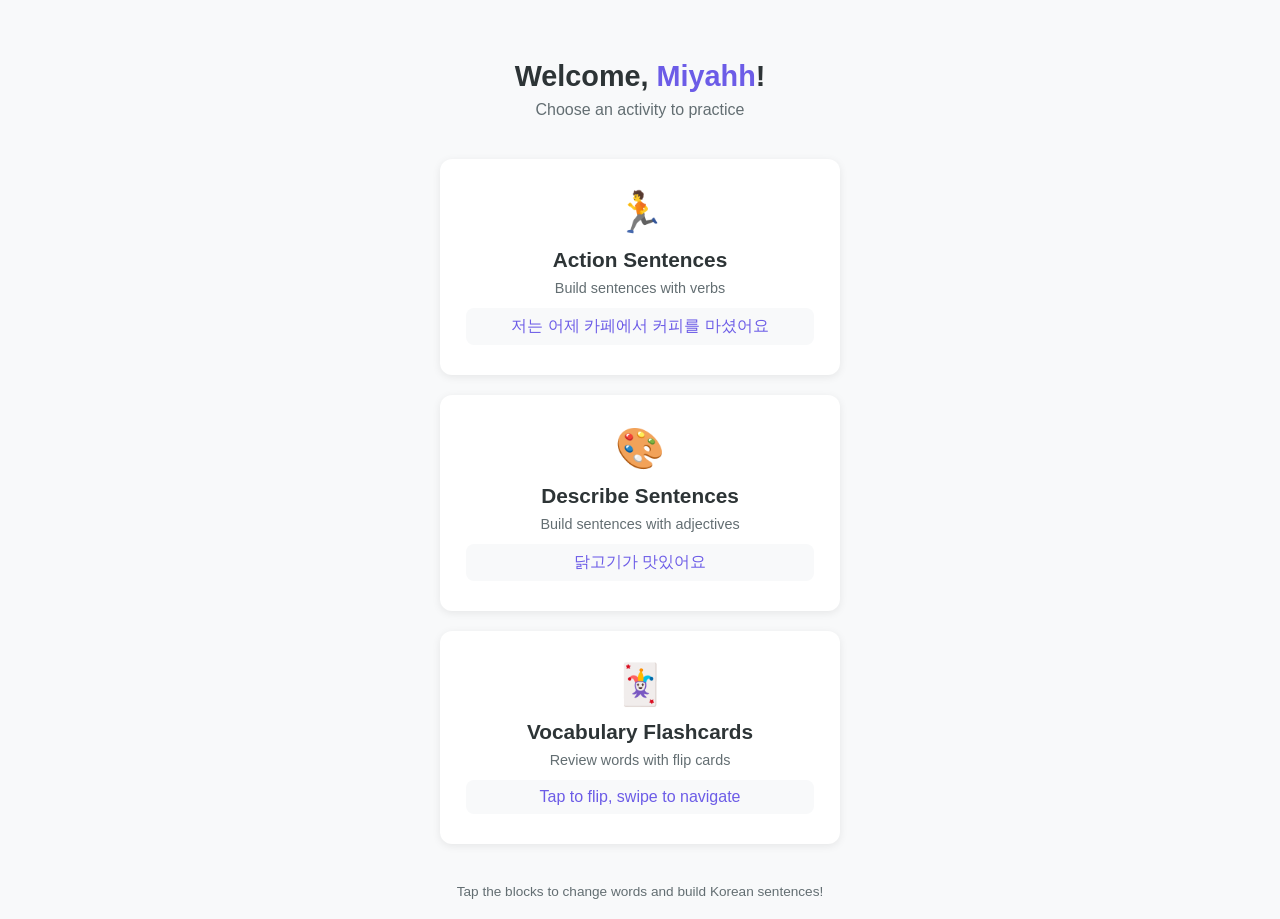
==== index.html @ 11e0fd6a "Initial setup: Korean Practice app for Miyahh Personalized Korean sentence builder, describe builder" ====
<!DOCTYPE html>
<html lang="en">
<head>
  <meta charset="UTF-8">
  <meta name="viewport" content="width=device-width, initial-scale=1.0">
  <title>Korean Practice — Miyahh</title>
  <link rel="stylesheet" href="css/styles.css">
</head>
<body>
  <div class="container index-page">
    <header class="app-header">
      <h1>Welcome, <span class="student-name">Miyahh</span>!</h1>
      <p class="subtitle">Choose an activity to practice</p>
    </header>

    <div class="pattern-cards">
      <a href="action.html" class="pattern-card card-action">
        <span class="card-icon">🏃</span>
        <h2>Action Sentences</h2>
        <p class="card-desc">Build sentences with verbs</p>
        <p class="card-example">저는 어제 카페에서 커피를 마셨어요</p>
      </a>

      <a href="describe.html" class="pattern-card card-describe">
        <span class="card-icon">🎨</span>
        <h2>Describe Sentences</h2>
        <p class="card-desc">Build sentences with adjectives</p>
        <p class="card-example">닭고기가 맛있어요</p>
      </a>

      <a href="flashcards.html" class="pattern-card card-flashcard">
        <span class="card-icon">🃏</span>
        <h2>Vocabulary Flashcards</h2>
        <p class="card-desc">Review words with flip cards</p>
        <p class="card-example">Tap to flip, swipe to navigate</p>
      </a>
    </div>

    <footer class="app-footer">
      <p>Tap the blocks to change words and build Korean sentences!</p>
    </footer>
  </div>
  <script src="js/common.js"></script>
</body>
</html>
---- css/styles.css ----
/* === Korean Practice — Sentence Builder === */

:root {
  --primary: #6C5CE7;
  --primary-light: #A29BFE;
  --accent: #00B894;
  --bg: #F8F9FA;
  --card-bg: #FFFFFF;
  --text: #2D3436;
  --text-light: #636E72;
  --border: #DFE6E9;
  --shadow: 0 2px 8px rgba(0,0,0,0.08);
  --radius: 12px;

  --block-subject: #6C5CE7;
  --block-time: #FDCB6E;
  --block-place: #00B894;
  --block-object: #E17055;
  --block-verb: #0984E3;
  --block-adverb: #E84393;
  --block-adjective: #00CEC9;
}

* { box-sizing: border-box; margin: 0; padding: 0; }

body {
  font-family: -apple-system, BlinkMacSystemFont, 'Segoe UI', sans-serif;
  background: var(--bg);
  color: var(--text);
  min-height: 100vh;
}

.container {
  max-width: 700px;
  margin: 0 auto;
  padding: 20px;
}

/* --- Index Page --- */
.index-page { text-align: center; padding-top: 60px; }

.app-header h1 {
  font-size: 1.8rem;
  margin-bottom: 8px;
}

.student-name { color: var(--primary); }

.subtitle {
  color: var(--text-light);
  font-size: 1rem;
  margin-bottom: 40px;
}

.pattern-cards {
  display: flex;
  flex-direction: column;
  gap: 20px;
  max-width: 400px;
  margin: 0 auto;
}

.pattern-card {
  display: block;
  background: var(--card-bg);
  border-radius: var(--radius);
  padding: 28px 24px;
  text-decoration: none;
  color: var(--text);
  box-shadow: var(--shadow);
  border: 2px solid transparent;
  transition: transform 0.15s, border-color 0.15s;
}

.pattern-card:hover {
  transform: translateY(-2px);
  border-color: var(--primary-light);
}

.card-icon { font-size: 2.5rem; display: block; margin-bottom: 12px; }

.pattern-card h2 { font-size: 1.3rem; margin-bottom: 8px; }

.card-desc { color: var(--text-light); font-size: 0.9rem; margin-bottom: 12px; }

.card-example {
  background: var(--bg);
  padding: 8px 14px;
  border-radius: 8px;
  font-size: 1rem;
  color: var(--primary);
}

.app-footer {
  margin-top: 40px;
  color: var(--text-light);
  font-size: 0.85rem;
}

/* --- Builder Pages --- */
.page-header {
  display: flex;
  align-items: center;
  gap: 16px;
  margin-bottom: 16px;
}

.page-header h1 { font-size: 1.4rem; }

.back-btn {
  text-decoration: none;
  color: var(--primary);
  font-weight: 600;
  font-size: 0.95rem;
}

.instruction {
  color: var(--text-light);
  font-size: 0.9rem;
  margin-bottom: 24px;
  text-align: center;
}

/* --- Sentence Blocks --- */
.sentence-area {
  background: var(--card-bg);
  border-radius: var(--radius);
  padding: 24px 16px;
  box-shadow: var(--shadow);
  margin-bottom: 20px;
}

.block-row {
  display: flex;
  gap: 8px;
  flex-wrap: wrap;
  justify-content: center;
}

.block {
  flex: 1;
  min-width: 80px;
  max-width: 140px;
  padding: 14px 8px;
  border-radius: 10px;
  text-align: center;
  cursor: pointer;
  user-select: none;
  transition: transform 0.12s, box-shadow 0.12s;
  border: 2px solid transparent;
}

.block:active { transform: scale(0.95); }

.block:hover {
  box-shadow: 0 4px 12px rgba(0,0,0,0.15);
}

.block[data-slot="subject"] { background: var(--block-subject); color: #fff; }
.block[data-slot="time"] { background: var(--block-time); color: var(--text); }
.block[data-slot="place"] { background: var(--block-place); color: #fff; }
.block[data-slot="object"] { background: var(--block-object); color: #fff; }
.block[data-slot="verb"] { background: var(--block-verb); color: #fff; }
.block[data-slot="adverb"] { background: var(--block-adverb); color: #fff; }
.block[data-slot="adjective"] { background: var(--block-adjective); color: #fff; }

.block-kr {
  display: block;
  font-size: 1.2rem;
  font-weight: 700;
  margin-bottom: 4px;
}

.block-rom {
  display: block;
  font-size: 0.65rem;
  opacity: 0.85;
  margin-bottom: 2px;
  text-transform: uppercase;
  letter-spacing: 0.5px;
}

.block-en {
  display: block;
  font-size: 0.7rem;
  opacity: 0.8;
}

.block.pulse {
  animation: pulse 0.3s ease;
}

@keyframes pulse {
  0% { transform: scale(1); }
  50% { transform: scale(1.08); }
  100% { transform: scale(1); }
}

/* --- Result Area --- */
.result-area {
  text-align: center;
  padding: 20px;
  background: var(--card-bg);
  border-radius: var(--radius);
  box-shadow: var(--shadow);
  margin-bottom: 16px;
}

.full-sentence {
  font-size: 1.5rem;
  font-weight: 700;
  margin-bottom: 8px;
  color: var(--text);
  min-height: 2rem;
}

.translation {
  font-size: 0.95rem;
  color: var(--text-light);
  margin-bottom: 16px;
  min-height: 1.4rem;
}

.tts-btn-large {
  background: var(--primary);
  color: #fff;
  border: none;
  padding: 10px 24px;
  border-radius: 8px;
  font-size: 1rem;
  cursor: pointer;
  transition: background 0.15s;
}

.tts-btn-large:hover { background: var(--primary-light); }
.tts-btn-large:active { transform: scale(0.97); }

/* --- Slot Labels --- */
.slot-labels {
  display: flex;
  justify-content: center;
  gap: 8px;
  flex-wrap: wrap;
}

.slot-labels span {
  flex: 1;
  min-width: 80px;
  max-width: 140px;
  text-align: center;
  font-size: 0.7rem;
  color: var(--text-light);
  text-transform: uppercase;
  letter-spacing: 0.5px;
}

/* --- Element Toggle Buttons (Action Builder) --- */
.element-toggles {
  display: flex;
  gap: 8px;
  justify-content: center;
  margin-bottom: 16px;
  flex-wrap: wrap;
}

.element-toggle {
  background: var(--bg-card);
  color: var(--text-light);
  border: 2px solid var(--text-light);
  padding: 6px 16px;
  border-radius: 20px;
  font-size: 0.82rem;
  font-weight: 600;
  cursor: pointer;
  transition: all 0.2s;
}

.element-toggle:hover {
  background: rgba(107, 114, 128, 0.1);
}

.element-toggle.active {
  background: var(--primary);
  color: #fff;
  border-color: var(--primary);
}

.element-toggle:disabled {
  opacity: 0.4;
  cursor: not-allowed;
}

/* --- Adverb Toggle --- */
.adverb-toggle {
  text-align: center;
  margin-bottom: 16px;
}

.btn-adverb {
  background: var(--block-adverb);
  color: #fff;
  border: none;
  padding: 8px 20px;
  border-radius: 8px;
  font-size: 0.9rem;
  cursor: pointer;
  transition: opacity 0.15s;
}

.btn-adverb:hover { opacity: 0.85; }
.btn-adverb.active { background: var(--text-light); }

/* --- Romanization Toggle --- */
.rom-toggle {
  text-align: center;
  margin-bottom: 16px;
}

.btn-rom {
  background: var(--card-bg);
  color: var(--text);
  border: 2px solid var(--border);
  padding: 6px 16px;
  border-radius: 8px;
  font-size: 0.85rem;
  cursor: pointer;
  transition: border-color 0.15s, background 0.15s;
}

.btn-rom:hover { border-color: var(--primary-light); }
.btn-rom.active { background: var(--primary); color: #fff; border-color: var(--primary); }

body.hide-rom .block-rom { display: none !important; }
body.hide-rom .card-romanization { display: none !important; }
body.hide-en .block-en { display: none !important; }
body.hide-en .card-english { display: none !important; }
/* BUG FIX: Also hide the sentence translation when English is hidden */
body.hide-en .translation { display: none !important; }

/* --- Flashcard Page --- */
.category-tabs {
  display: flex;
  gap: 6px;
  flex-wrap: wrap;
  justify-content: center;
  margin-bottom: 20px;
}

.cat-tab {
  background: var(--card-bg);
  border: 2px solid var(--border);
  padding: 6px 14px;
  border-radius: 20px;
  font-size: 0.75rem;
  cursor: pointer;
  transition: all 0.15s;
}

.cat-tab:hover { border-color: var(--primary-light); }
.cat-tab.active { background: var(--primary); color: #fff; border-color: var(--primary); }

.flashcard-area {
  display: flex;
  justify-content: center;
  margin-bottom: 20px;
  perspective: 1000px;
}

.flashcard {
  width: 300px;
  height: 200px;
  cursor: pointer;
  perspective: 1000px;
}

.flashcard-inner {
  width: 100%;
  height: 100%;
  position: relative;
  transition: transform 0.5s;
  transform-style: preserve-3d;
}

/* BUG FIX: Instant reset class disables flip animation during navigation */
.flashcard-inner.no-transition {
  transition: none !important;
}

.flashcard-inner.flipped {
  transform: rotateY(180deg);
}

.flashcard-front, .flashcard-back {
  position: absolute;
  width: 100%;
  height: 100%;
  backface-visibility: hidden;
  border-radius: var(--radius);
  box-shadow: var(--shadow);
  display: flex;
  flex-direction: column;
  align-items: center;
  justify-content: center;
  padding: 20px;
}

.flashcard-front {
  background: var(--primary);
  color: #fff;
}

.flashcard-back {
  background: var(--card-bg);
  color: var(--text);
  transform: rotateY(180deg);
}

.card-korean {
  font-size: 2.2rem;
  font-weight: 700;
}

.card-english {
  font-size: 1.3rem;
  font-weight: 600;
  margin-bottom: 8px;
}

.card-romanization {
  font-size: 0.9rem;
  color: var(--text-light);
  text-transform: uppercase;
  letter-spacing: 0.5px;
}

.tts-btn {
  background: rgba(255,255,255,0.2);
  border: none;
  padding: 8px 16px;
  border-radius: 8px;
  font-size: 1.2rem;
  cursor: pointer;
  position: absolute;
  bottom: 12px;
  right: 12px;
  transition: background 0.15s;
}

.tts-btn:hover { background: rgba(255,255,255,0.3); }

.flashcard-controls {
  display: flex;
  align-items: center;
  justify-content: center;
  gap: 24px;
  margin-bottom: 16px;
}

.fc-btn {
  background: var(--card-bg);
  border: 2px solid var(--border);
  width: 48px;
  height: 48px;
  border-radius: 50%;
  font-size: 1.2rem;
  cursor: pointer;
  transition: all 0.15s;
  display: flex;
  align-items: center;
  justify-content: center;
}

.fc-btn:hover { border-color: var(--primary); background: var(--primary); color: #fff; }

.fc-progress {
  font-size: 1rem;
  color: var(--text-light);
  font-weight: 600;
  min-width: 80px;
  text-align: center;
}

.flashcard-actions {
  display: flex;
  gap: 12px;
  justify-content: center;
  margin-bottom: 16px;
}

.fc-action-btn {
  background: var(--card-bg);
  border: 2px solid var(--border);
  padding: 8px 16px;
  border-radius: 8px;
  font-size: 0.85rem;
  cursor: pointer;
  transition: all 0.15s;
}

.fc-action-btn:hover { border-color: var(--primary-light); }

/* --- Block TTS Button --- */
.block {
  position: relative;
}

.block-tts-btn {
  position: absolute;
  top: 4px;
  right: 4px;
  width: 22px;
  height: 22px;
  border-radius: 50%;
  background: rgba(255,255,255,0.25);
  border: 1.5px solid rgba(255,255,255,0.4);
  cursor: pointer;
  display: flex;
  align-items: center;
  justify-content: center;
  transition: background 0.15s, transform 0.15s;
  padding: 0;
  z-index: 2;
}

.block-tts-btn:hover {
  background: rgba(255,255,255,0.45);
  transform: scale(1.15);
}

.block-tts-btn:active {
  transform: scale(0.9);
}

.block-tts-btn svg {
  width: 12px;
  height: 12px;
  fill: rgba(255,255,255,0.9);
}

/* Time block has dark text, adjust TTS button */
.block[data-slot="time"] .block-tts-btn {
  background: rgba(0,0,0,0.1);
  border-color: rgba(0,0,0,0.2);
}

.block[data-slot="time"] .block-tts-btn:hover {
  background: rgba(0,0,0,0.2);
}

.block[data-slot="time"] .block-tts-btn svg {
  fill: rgba(0,0,0,0.6);
}

/* --- Response Tracking Buttons --- */
.response-buttons {
  display: flex;
  gap: 10px;
  justify-content: center;
  margin-bottom: 16px;
}

.resp-btn {
  flex: 1;
  max-width: 120px;
  padding: 12px 8px;
  border-radius: 10px;
  font-size: 0.9rem;
  font-weight: 600;
  cursor: pointer;
  transition: all 0.15s;
  border: 2px solid transparent;
}

.resp-know {
  background: #00B894;
  color: #fff;
  border-color: #00B894;
}

.resp-know:hover { background: #00a381; }

.resp-unsure {
  background: #FDCB6E;
  color: #2D3436;
  border-color: #FDCB6E;
}

.resp-unsure:hover { background: #f0be4a; }

.resp-dont-know {
  background: #E17055;
  color: #fff;
  border-color: #E17055;
}

.resp-dont-know:hover { background: #d05a40; }

.resp-btn.resp-used {
  transform: scale(0.92);
  opacity: 0.6;
}

/* --- Mastery Stats --- */
.mastery-stats {
  text-align: center;
  font-size: 0.8rem;
  color: var(--text-light);
  margin-bottom: 12px;
  letter-spacing: 0.5px;
}

.mastery-stats .stat-know { color: #00B894; font-weight: 600; }
.mastery-stats .stat-unsure { color: #FDCB6E; font-weight: 600; }
.mastery-stats .stat-dont-know { color: #E17055; font-weight: 600; }

/* --- Card Status Badge --- */
.card-badge {
  position: absolute;
  top: 8px;
  left: 8px;
  width: 10px;
  height: 10px;
  border-radius: 50%;
  z-index: 2;
}

.card-badge.know { background: #00B894; }
.card-badge.unsure { background: #FDCB6E; }
.card-badge.dont-know { background: #E17055; }

/* --- Review Banner --- */
.review-banner {
  text-align: center;
  background: var(--primary);
  color: #fff;
  padding: 8px;
  border-radius: 8px;
  margin-bottom: 12px;
  display: flex;
  justify-content: center;
  align-items: center;
  gap: 12px;
  font-size: 0.85rem;
  font-weight: 600;
}

.review-exit-btn {
  background: rgba(255,255,255,0.2);
  border: none;
  color: #fff;
  padding: 4px 12px;
  border-radius: 6px;
  cursor: pointer;
  font-size: 0.8rem;
  transition: background 0.15s;
}

.review-exit-btn:hover { background: rgba(255,255,255,0.35); }

/* --- Utilities --- */
.hidden { display: none !important; }

/* --- Responsive --- */
@media (max-width: 500px) {
  .block {
    min-width: 60px;
    max-width: 110px;
    padding: 10px 6px;
  }
  .block-kr { font-size: 1rem; }
  .full-sentence { font-size: 1.25rem; }
  .index-page { padding-top: 30px; }
  .app-header h1 { font-size: 1.5rem; }
  .flashcard { width: 260px; height: 180px; }
  .card-korean { font-size: 1.8rem; }
  .cat-tab { padding: 4px 10px; font-size: 0.7rem; }
}
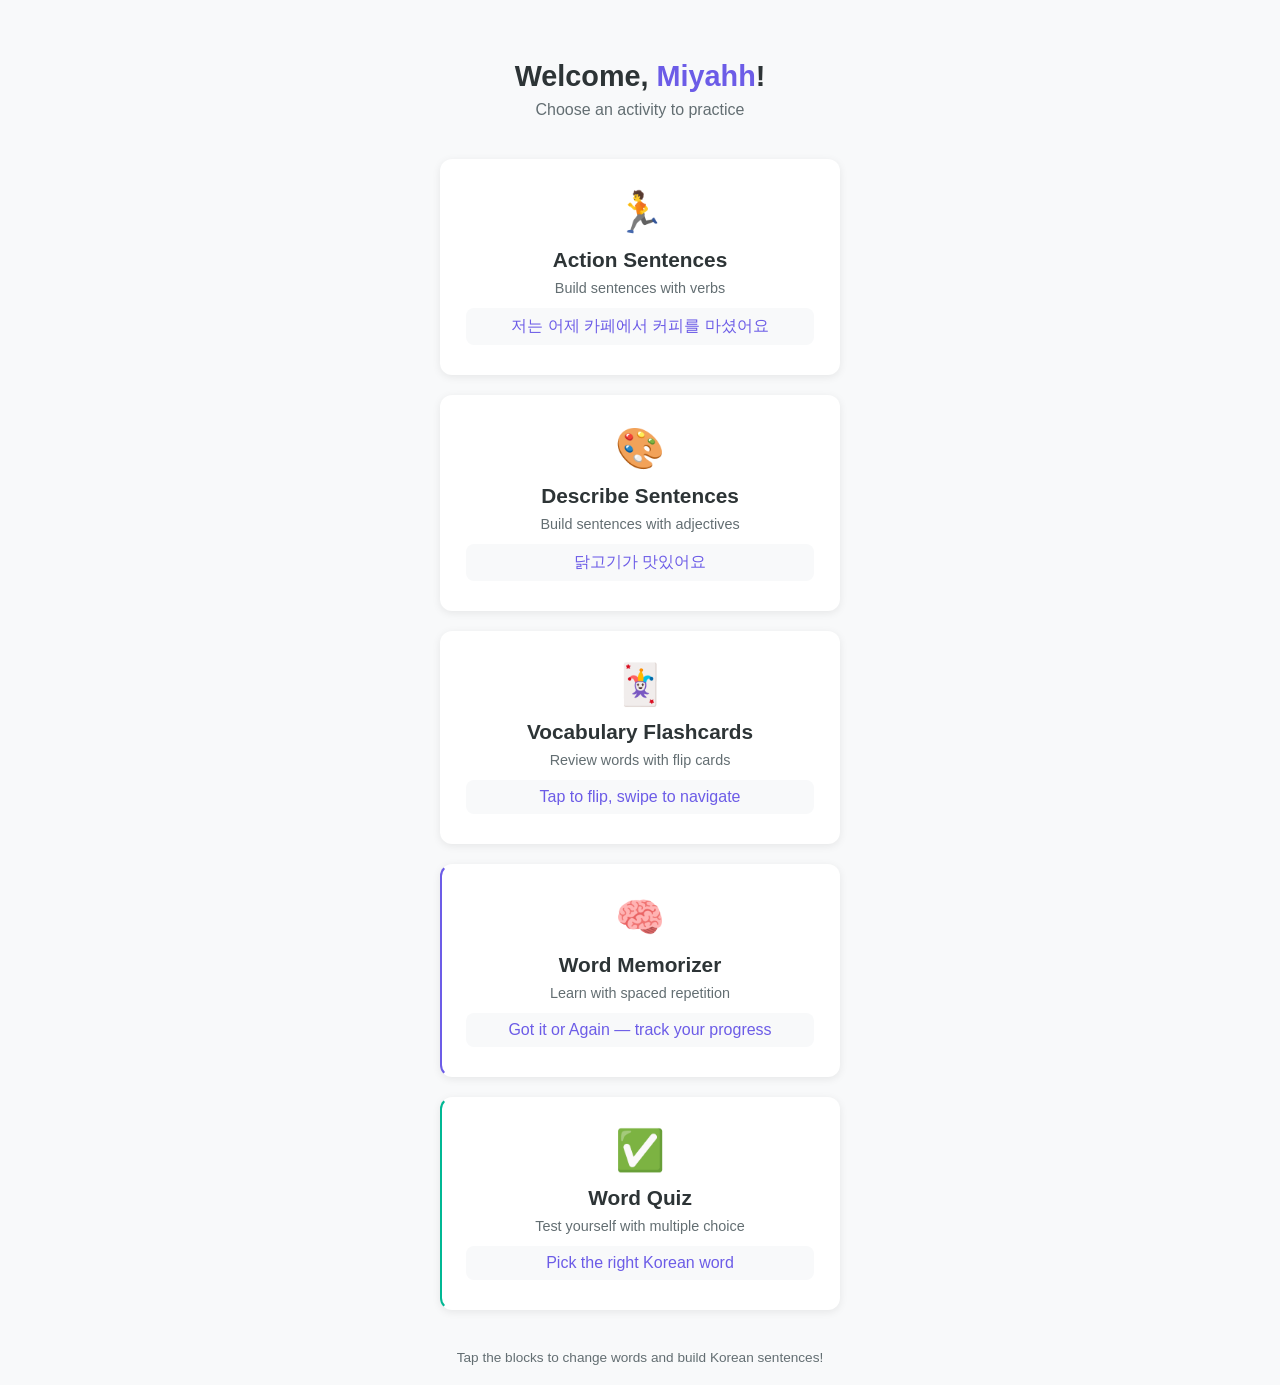
==== commit 6eef6a2a: "Redo feature additions: preserve original design, add as separate pages Reverts the tab-based flashc" ====
--- a/index.html
+++ b/index.html
@@ -34,6 +34,20 @@
         <p class="card-desc">Review words with flip cards</p>
         <p class="card-example">Tap to flip, swipe to navigate</p>
       </a>
+
+      <a href="learn.html" class="pattern-card card-learn">
+        <span class="card-icon">🧠</span>
+        <h2>Word Memorizer</h2>
+        <p class="card-desc">Learn with spaced repetition</p>
+        <p class="card-example">Got it or Again — track your progress</p>
+      </a>
+
+      <a href="quiz.html" class="pattern-card card-quiz">
+        <span class="card-icon">✅</span>
+        <h2>Word Quiz</h2>
+        <p class="card-desc">Test yourself with multiple choice</p>
+        <p class="card-example">Pick the right Korean word</p>
+      </a>
     </div>
 
     <footer class="app-footer">
--- a/css/styles.css
+++ b/css/styles.css
@@ -675,3 +675,131 @@
   .card-korean { font-size: 1.8rem; }
   .cat-tab { padding: 4px 10px; font-size: 0.7rem; }
 }
+
+/* ====== NEW FEATURES (added, no existing styles modified) ====== */
+
+/* Home cards for Learn & Quiz */
+.card-learn { border-left-color: #6C5CE7 !important; }
+.card-quiz { border-left-color: #00B894 !important; }
+
+/* SRS Controls */
+.srs-ctrl { display:flex; align-items:center; gap:8px; margin-bottom:10px; flex-wrap:wrap; }
+.srs-label { font-size:.75rem; font-weight:600; color:#888; text-transform:uppercase; letter-spacing:.5px; min-width:55px; }
+.pill-row { display:flex; gap:4px; flex-wrap:wrap; }
+.pill { padding:5px 12px; border:1px solid #ddd; background:#fff; border-radius:16px; font-size:.78rem; cursor:pointer; transition:all .15s; color:#555; }
+.pill.active,.pill:hover { background:#6C5CE7; color:#fff; border-color:#6C5CE7; }
+
+/* SRS Boxes */
+.srs-boxes { display:grid; grid-template-columns:repeat(6,1fr); gap:6px; margin:16px 0; }
+.srs-box { text-align:center; background:#f5f4f8; border-radius:8px; padding:10px 4px; }
+.srs-box b { display:block; font-size:1.3rem; color:#6C5CE7; }
+.srs-box span { font-size:.65rem; color:#999; text-transform:uppercase; }
+.srs-box.done b { color:#00B894; }
+
+/* Progress Bar */
+.srs-progress-bar { display:flex; align-items:center; gap:10px; margin:12px 0 16px; }
+.srs-bar { flex:1; height:8px; background:#eee; border-radius:4px; overflow:hidden; }
+.srs-fill { height:100%; background:#6C5CE7; border-radius:4px; transition:width .3s; width:0; }
+.quiz-fill { background:#00B894; }
+.srs-pct { font-size:.85rem; font-weight:700; color:#6C5CE7; min-width:36px; }
+
+/* Go Buttons */
+.go-btn { display:block; width:100%; padding:14px; background:#6C5CE7; color:#fff; border:none; border-radius:10px; font-size:1rem; font-weight:600; cursor:pointer; margin-bottom:8px; transition:opacity .15s; }
+.go-btn:disabled { opacity:.4; cursor:default; }
+.go-quiz { background:#00B894; }
+.go-secondary { background:#f0eef5; color:#666; margin-top:4px; }
+
+/* Data Row */
+.srs-data-row { display:flex; gap:8px; margin-top:12px; }
+.srs-data-btn { flex:1; padding:8px; border:1px solid #ddd; background:#fff; border-radius:8px; font-size:.8rem; cursor:pointer; color:#666; }
+.srs-data-btn:hover { background:#f5f4f8; }
+
+/* Study Overlay */
+.study-overlay { position:fixed; top:0;left:0;right:0;bottom:0; background:#fff; z-index:100; display:flex; flex-direction:column; padding:16px; max-width:700px; margin:0 auto; }
+.study-overlay.hidden { display:none; }
+.study-header { display:flex; align-items:center; justify-content:space-between; margin-bottom:16px; }
+.study-back { background:none; border:none; font-size:1.4rem; cursor:pointer; color:#666; padding:4px 8px; }
+.study-pg { font-size:.9rem; color:#888; }
+.study-pg b { color:#6C5CE7; }
+
+/* Study Card */
+.study-card-area { flex:1; display:flex; align-items:center; justify-content:center; }
+.study-card { width:100%; max-width:360px; min-height:260px; background:#f8f7fc; border:2px solid #e8e6f0; border-radius:16px; padding:30px 24px; text-align:center; position:relative; cursor:pointer; user-select:none; touch-action:pan-y; }
+.study-cat { font-size:.65rem; color:#999; text-transform:uppercase; letter-spacing:1px; margin-bottom:8px; }
+.study-kr { font-size:2.2rem; font-weight:700; color:#333; margin-bottom:16px; }
+.study-reveal { display:none; }
+.study-card.open .study-reveal { display:block; }
+.study-card.open .study-hint { display:none; }
+.study-line { width:40px; height:2px; background:#ddd; margin:16px auto; }
+.study-en { font-size:1.2rem; color:#555; margin-bottom:6px; }
+.study-rom { font-size:.8rem; color:#aaa; text-transform:uppercase; }
+.study-hint { font-size:.8rem; color:#bbb; margin-top:24px; }
+
+/* Swipe Overlays */
+.swipe-overlay { position:absolute; top:0;left:0;right:0;bottom:0; border-radius:16px; display:flex; align-items:center; justify-content:center; font-size:1.4rem; font-weight:700; opacity:0; pointer-events:none; }
+.sw-got { background:rgba(0,184,148,.15); color:#00B894; }
+.sw-again { background:rgba(225,112,85,.15); color:#E17055; }
+
+/* Study Actions */
+.study-actions { display:flex; gap:12px; padding:16px 0; }
+.study-actions.hidden { display:none; }
+.study-btn { flex:1; padding:14px; border:none; border-radius:10px; font-size:1rem; font-weight:600; cursor:pointer; }
+.study-btn:active { transform:scale(.96); }
+.btn-again { background:#ffeae5; color:#E17055; }
+.btn-got-it { background:#e0f8f2; color:#00B894; }
+
+/* Quiz */
+.quiz-prompt { text-align:center; padding:24px 16px; background:#f8f7fc; border:1px solid #e8e6f0; border-radius:12px; margin-bottom:16px; }
+.quiz-label { font-size:.7rem; color:#999; text-transform:uppercase; letter-spacing:1px; margin-bottom:6px; }
+.quiz-word { font-size:1.2rem; font-weight:700; color:#333; }
+.quiz-grid { display:grid; grid-template-columns:1fr 1fr; gap:10px; margin-bottom:16px; }
+.quiz-opt { padding:16px; border:2px solid #e8e6f0; background:#fff; border-radius:10px; font-size:1.1rem; cursor:pointer; text-align:center; }
+.quiz-opt:hover { border-color:#6C5CE7; }
+.quiz-opt.off { pointer-events:none; opacity:.5; }
+.quiz-opt.ok { border-color:#00B894; background:#e0f8f2; color:#00B894; font-weight:700; opacity:1; }
+.quiz-opt.bad { border-color:#E17055; background:#ffeae5; color:#E17055; font-weight:700; opacity:1; }
+.quiz-opt.show { border-color:#00B894; background:#e0f8f2; color:#00B894; opacity:1; }
+.quiz-score { text-align:center; font-size:.85rem; color:#888; margin-top:auto; padding:12px; }
+.quiz-score b { color:#6C5CE7; }
+
+/* Done Screen */
+.done-screen { position:fixed; top:0;left:0;right:0;bottom:0; background:#fff; z-index:110; display:flex; flex-direction:column; align-items:center; justify-content:center; padding:24px; text-align:center; }
+.done-screen.hidden { display:none; }
+.done-icon { font-size:3.5rem; margin-bottom:12px; }
+.done-title { font-size:1.5rem; color:#333; margin-bottom:8px; }
+.done-desc { font-size:1rem; color:#888; margin-bottom:24px; }
+.done-screen .go-btn { max-width:300px; }
+
+/* Add Word FAB */
+.add-word-fab { position:fixed; bottom:24px; right:24px; width:52px; height:52px; border-radius:50%; background:#6C5CE7; color:#fff; font-size:1.8rem; line-height:1; border:none; box-shadow:0 4px 14px rgba(108,92,231,.35); cursor:pointer; z-index:50; }
+.add-word-fab:active { transform:scale(.9); }
+
+/* Add Word Modal */
+.modal-overlay { position:fixed; top:0;left:0;right:0;bottom:0; background:rgba(0,0,0,.4); z-index:200; display:flex; align-items:center; justify-content:center; padding:16px; }
+.modal-overlay.hidden { display:none; }
+.modal-card { background:#fff; border-radius:16px; width:100%; max-width:400px; max-height:85vh; overflow-y:auto; padding:24px; }
+.modal-header { display:flex; justify-content:space-between; align-items:center; margin-bottom:16px; }
+.modal-header h2 { font-size:1.2rem; color:#333; margin:0; }
+.modal-close { background:none; border:none; font-size:1.5rem; color:#999; cursor:pointer; }
+.form-group { margin-bottom:12px; }
+.form-group label { display:block; font-size:.8rem; font-weight:600; color:#666; margin-bottom:4px; }
+.form-group input,.form-group select { width:100%; padding:10px 12px; border:1px solid #ddd; border-radius:8px; font-size:.95rem; outline:none; box-sizing:border-box; }
+.form-group input:focus,.form-group select:focus { border-color:#6C5CE7; }
+.add-word-submit { display:block; width:100%; padding:12px; background:#6C5CE7; color:#fff; border:none; border-radius:10px; font-size:1rem; font-weight:600; cursor:pointer; margin-top:8px; }
+.modal-footer { margin-top:16px; }
+.user-words-list { margin-top:12px; max-height:160px; overflow-y:auto; }
+.user-word-item { display:flex; justify-content:space-between; align-items:center; padding:6px 0; border-bottom:1px solid #f0f0f0; font-size:.85rem; }
+.user-word-item .uw-kr { font-weight:600; color:#333; }
+.user-word-item .uw-en { color:#888; }
+.user-word-item .uw-del { background:none; border:none; color:#ccc; cursor:pointer; font-size:1rem; }
+.user-word-item .uw-del:hover { color:#E17055; }
+
+/* Toast */
+.app-toast { position:fixed; bottom:90px; left:50%; transform:translateX(-50%) translateY(20px); background:#333; color:#fff; padding:10px 20px; border-radius:8px; font-size:.85rem; opacity:0; transition:opacity .3s,transform .3s; z-index:300; pointer-events:none; }
+.app-toast.show { opacity:1; transform:translateX(-50%) translateY(0); }
+
+@media (max-width: 500px) {
+  .srs-boxes { grid-template-columns:repeat(3,1fr); }
+  .quiz-grid { grid-template-columns:1fr; }
+  .study-kr { font-size:1.8rem; }
+}
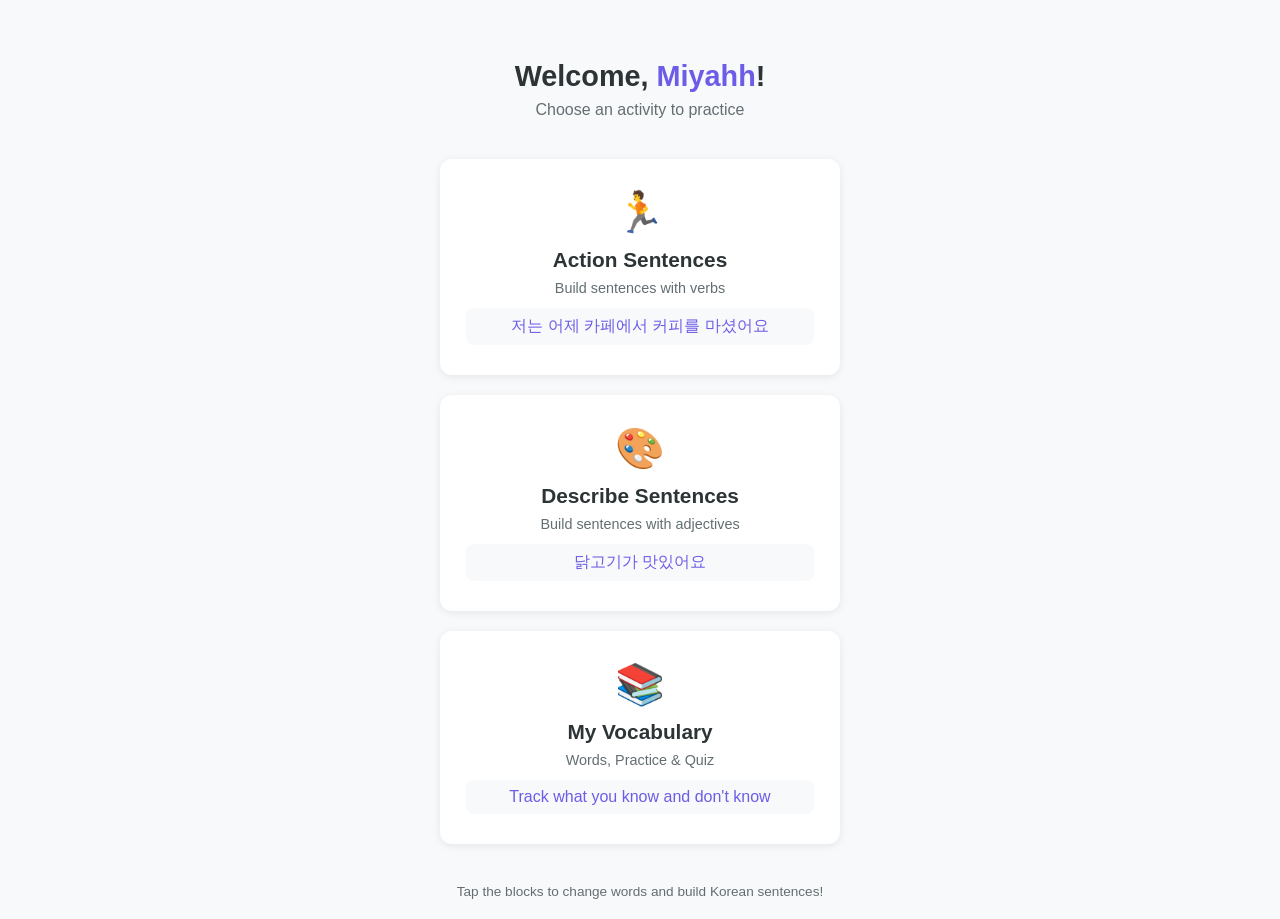
==== commit 9265762b: "Add integrated My Vocabulary page: Words, Practice, Quiz in one Single "My Vocabulary" button on hom" ====
--- a/index.html
+++ b/index.html
@@ -28,25 +28,11 @@
         <p class="card-example">닭고기가 맛있어요</p>
       </a>
 
-      <a href="flashcards.html" class="pattern-card card-flashcard">
-        <span class="card-icon">🃏</span>
-        <h2>Vocabulary Flashcards</h2>
-        <p class="card-desc">Review words with flip cards</p>
-        <p class="card-example">Tap to flip, swipe to navigate</p>
-      </a>
-
-      <a href="learn.html" class="pattern-card card-learn">
-        <span class="card-icon">🧠</span>
-        <h2>Word Memorizer</h2>
-        <p class="card-desc">Learn with spaced repetition</p>
-        <p class="card-example">Got it or Again — track your progress</p>
-      </a>
-
-      <a href="quiz.html" class="pattern-card card-quiz">
-        <span class="card-icon">✅</span>
-        <h2>Word Quiz</h2>
-        <p class="card-desc">Test yourself with multiple choice</p>
-        <p class="card-example">Pick the right Korean word</p>
+      <a href="vocabulary.html" class="pattern-card card-flashcard">
+        <span class="card-icon">📚</span>
+        <h2>My Vocabulary</h2>
+        <p class="card-desc">Words, Practice &amp; Quiz</p>
+        <p class="card-example">Track what you know and don't know</p>
       </a>
     </div>
 
--- a/css/styles.css
+++ b/css/styles.css
@@ -798,8 +798,42 @@
 .app-toast { position:fixed; bottom:90px; left:50%; transform:translateX(-50%) translateY(20px); background:#333; color:#fff; padding:10px 20px; border-radius:8px; font-size:.85rem; opacity:0; transition:opacity .3s,transform .3s; z-index:300; pointer-events:none; }
 .app-toast.show { opacity:1; transform:translateX(-50%) translateY(0); }
 
+/* Vocabulary Page */
+.vocab-stats { display:flex; gap:8px; margin-bottom:12px; flex-wrap:wrap; }
+.stat-pill { padding:6px 14px; border-radius:20px; font-size:.8rem; font-weight:600; }
+.stat-dk { background:#ffeae5; color:#E17055; }
+.stat-k { background:#e0f8f2; color:#00B894; }
+.stat-all { background:#f0eef5; color:#6C5CE7; }
+
+.vocab-tabs { display:flex; gap:4px; margin-bottom:16px; background:#f0eef5; border-radius:10px; padding:4px; }
+.vocab-tab { flex:1; padding:10px 0; border:none; background:transparent; font-size:.9rem; font-weight:600; color:#888; border-radius:8px; cursor:pointer; transition:all .2s; }
+.vocab-tab.active { background:#6C5CE7; color:#fff; box-shadow:0 2px 8px rgba(108,92,231,.3); }
+.vocab-pane { display:none; }
+.vocab-pane.active { display:block; }
+
+.vocab-filter { display:flex; gap:6px; margin-bottom:10px; }
+.filter-btn { padding:6px 14px; border:1px solid #ddd; background:#fff; border-radius:16px; font-size:.78rem; cursor:pointer; color:#555; transition:all .15s; }
+.filter-btn.active { background:#6C5CE7; color:#fff; border-color:#6C5CE7; }
+
+.vocab-search { margin-bottom:12px; }
+.vocab-search input { width:100%; padding:10px 14px; border:1px solid #ddd; border-radius:10px; font-size:.9rem; outline:none; box-sizing:border-box; }
+.vocab-search input:focus { border-color:#6C5CE7; }
+
+.word-list { max-height:55vh; overflow-y:auto; border:1px solid #eee; border-radius:10px; }
+.word-row { display:flex; align-items:center; justify-content:space-between; padding:10px 14px; border-bottom:1px solid #f5f5f5; }
+.word-row:last-child { border-bottom:none; }
+.word-info { display:flex; flex-direction:column; min-width:0; flex:1; }
+.word-kr { font-size:1rem; font-weight:700; color:#333; }
+.word-en { font-size:.78rem; color:#999; white-space:nowrap; overflow:hidden; text-overflow:ellipsis; }
+.word-toggle { padding:5px 12px; border-radius:14px; font-size:.72rem; font-weight:600; cursor:pointer; border:1px solid #ddd; background:#fff; color:#E17055; min-width:50px; transition:all .15s; }
+.word-toggle.known { background:#e0f8f2; color:#00B894; border-color:#b8e8d9; }
+.word-empty { text-align:center; color:#aaa; padding:30px; font-size:.9rem; }
+
+.practice-info { text-align:center; color:#888; font-size:.95rem; margin-bottom:12px; }
+
 @media (max-width: 500px) {
   .srs-boxes { grid-template-columns:repeat(3,1fr); }
   .quiz-grid { grid-template-columns:1fr; }
   .study-kr { font-size:1.8rem; }
-}
+  .word-list { max-height:45vh; }
+}
